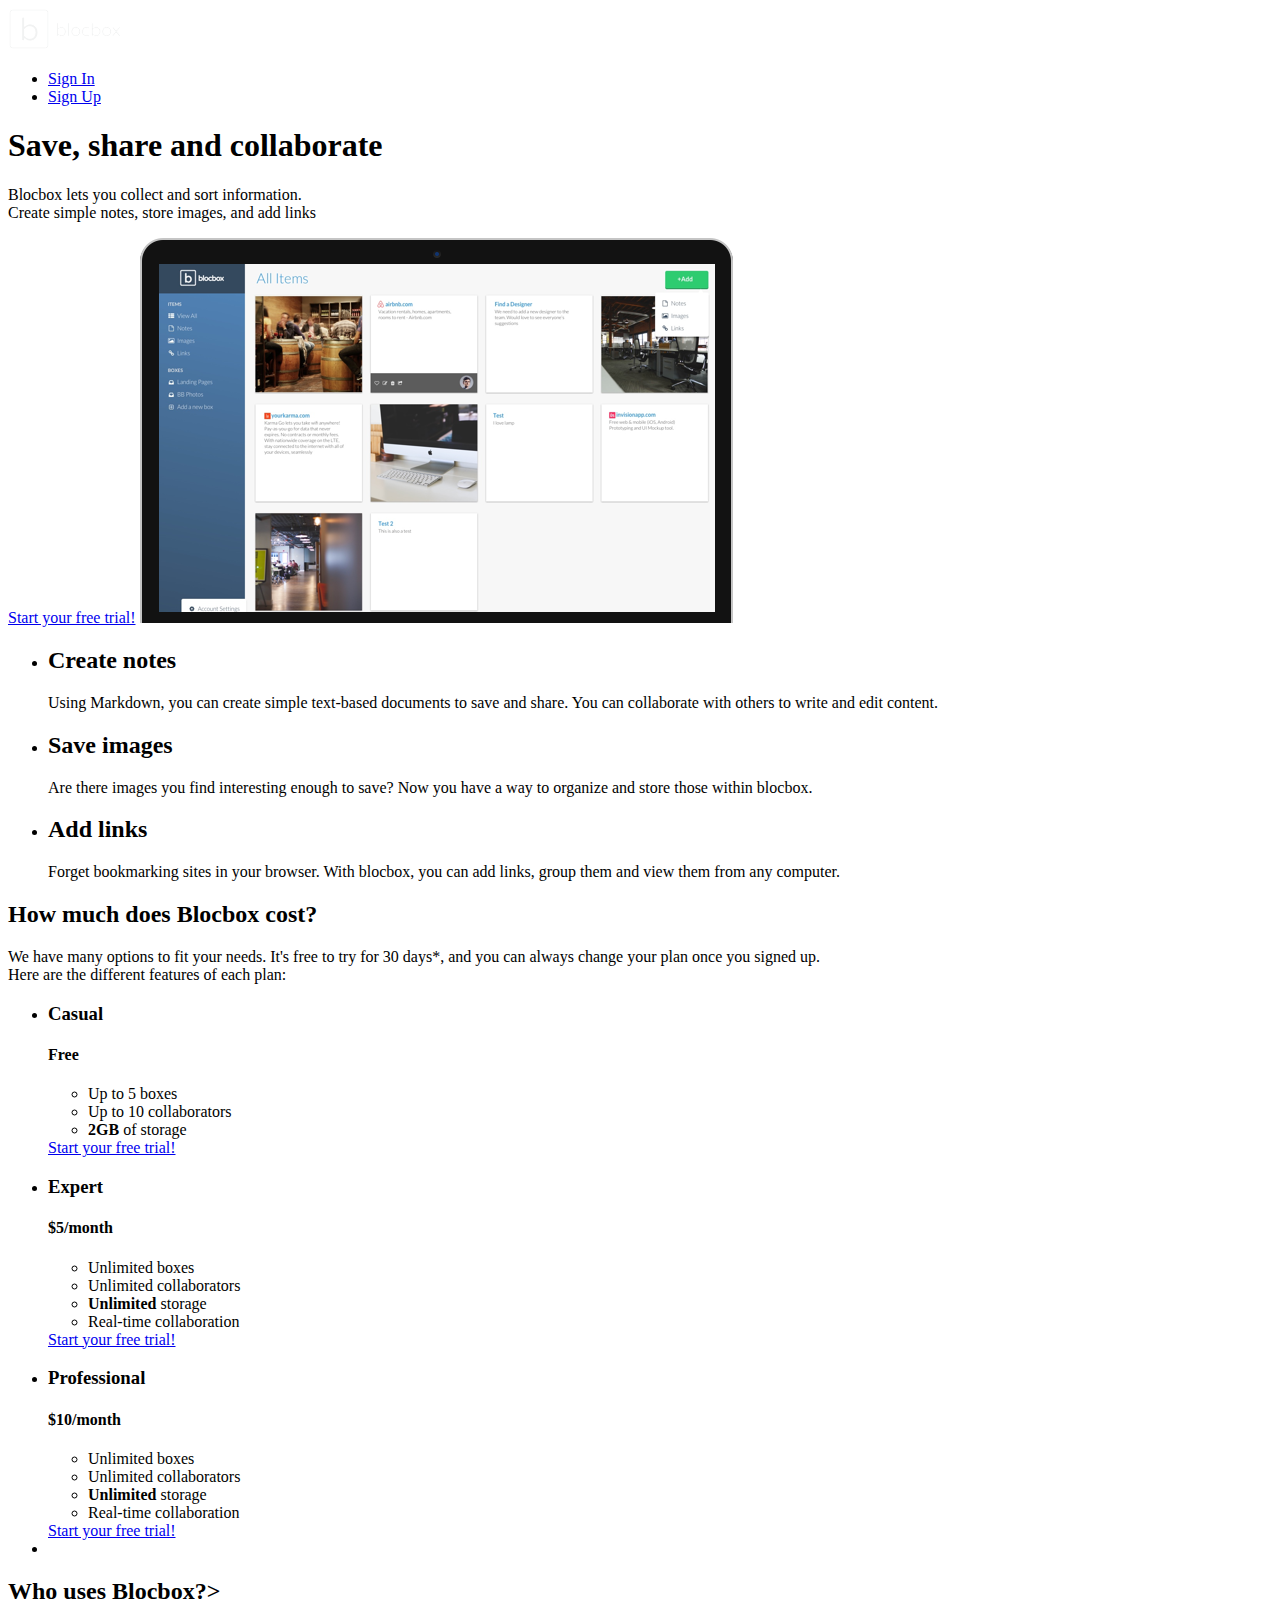
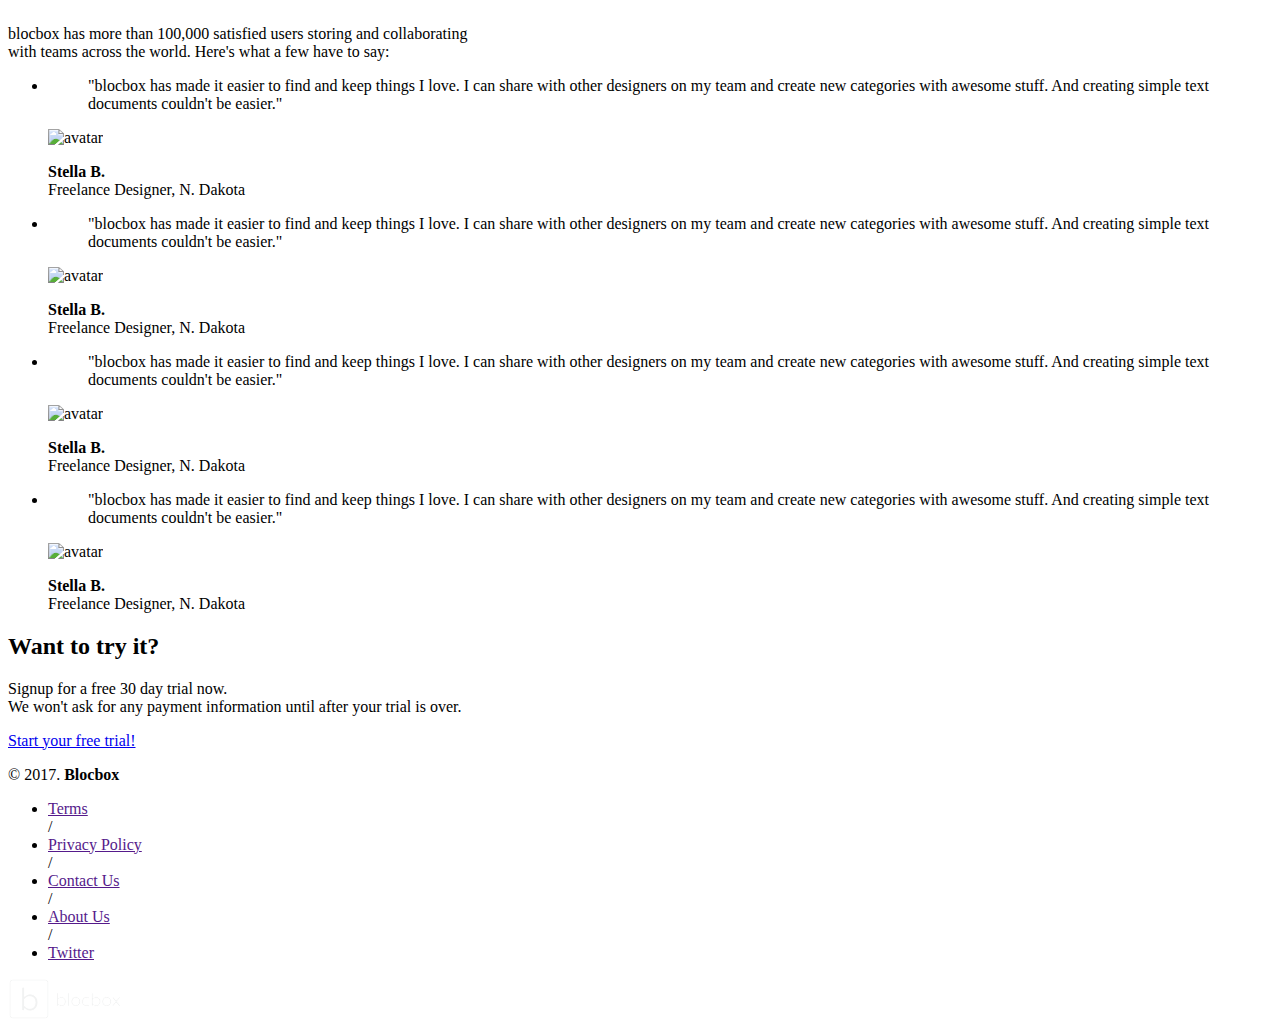
==== index.html @ f7d534fc "Homepage HTML complete" ====
<!DOCTYPE html>
<html lang="en-us">
<head>
  <meta http-equiv="X-UA-Compatible" content="IE=Edge".
  <meta name="viewport" content="width=device-width, initial-scale=1">
  <meta charset="UTF-8">
  <title>Save, Share and Collaborate | Blocbox  </title>
    <!-- Google Fonts -->
    <link href='http://fonts.googleapis.com/css?family=Lato:300,400,700,300italic,400italic,700italic|Varela+Round' rel='stylesheet' type='text/css'>

</head>
<body>
  <header>
      <nav class="container">
        <div class="one-half">
          <a href="index.html" class="site-logo"><img src="images/blocbox logo.png" alt="Blocbox" /></a>
        </div>
        <div class="one-half">
          <ul>
            <li><a href="signin.html">Sign In</a></li>
            <li class="btn-outline"><a href="signup.html"> Sign Up</a></li>
          </ul>
        </div class="container hero">
          <h1> Save, share and collaborate </h1>
          <p> Blocbox lets you collect and sort information.<br/>Create simple notes, store images, and add links</p>
          <a href="signup.html" class="btn">Start your free trial!</a>
          <img src="images/Blocbox macbook.png" alt="Blocbox"/>
        </div>
      </nav>
  </header>
  <main role="main">

    <!-- Benefits -->
    <section class="benefits">
      <ul class="container">
        <li class="one-third">
          <h2> Create notes </h2>
          <p>Using Markdown, you can create simple text-based documents to save and share. You can collaborate with others to write and edit content.</p>
        </li>
        <li class="one-third">
          <h2>Save images</h2>
          <p>Are there images you find interesting enough to save? Now you have a way to organize and store those within blocbox.</p>
        </li>
        <li class="one-third">
          <h2>Add links</h2>
          <p>Forget bookmarking sites in your browser. With blocbox, you can add links, group them and view them from any computer.</p>
        </li>
      </ul>
    </section>

  <!--Pricing-->
    <section class="pricing">
      <div class="container">
        <h2>How much does Blocbox cost?</h2>
        <p>We have many options to fit your needs. It's free to try for 30 days*, and you can always change your plan once you signed up. <br/>Here are the different features of each plan:</p>
      </div>
      <ul class="container">
        <li class="one-third">
          <div class="box">
            <h3>Casual</h3>
            <h4>Free</h4>
            <ul>
              <li>Up to 5 boxes</li>
              <li>Up to 10 collaborators</li>
              <li><strong>2GB</strong> of storage</li>
              </ul>
              <a href="signup.html" class="btn">Start your free trial!</a>
          </div>
        </li>
        <li class="one-third">
          <div class="box middle">
            <h3>Expert</h3>
            <h4><span>$</span>5<span class="month">/month</span></h4>
            <ul>
              <li>Unlimited boxes</li>
              <li>Unlimited collaborators</li>
              <li><strong>Unlimited</strong> storage</li>
              <li>Real-time collaboration</li>
            </ul>
            <a href="signup.html" class="btn">Start your free trial!</a>
          </div>
        </li>
        <li class="one-third">
          <div class="box">
            <h3>Professional</h3>
            <h4><span>$</span>10<span class="month">/month</span></h4>
            <ul>
              <li>Unlimited boxes</li>
              <li>Unlimited collaborators</li>
              <li><strong>Unlimited</strong> storage</li>
              <li>Real-time collaboration</li>
            </ul>
            <a href="signup.html" class="btn">Start your free trial!</a>
          </div>
        <li>
      </ul>
    </section>

  <!--Testimonials-->
  <section class="testimonials">
    <div class="container">
      <h2>Who uses Blocbox?></h2>
        <p>blocbox has more than 100,000 satisfied users storing and collaborating<br/> with teams across the world. Here's what a few have to say:</p>
    </div>
    <ul class="container">
      <li class="one fourth">
        <blockquote>"blocbox has made it easier to find and keep things I love. I can share with other designers on my team and create new categories with awesome stuff. And creating simple text documents couldn't be easier."</blockquote>
        <img src="https://s3.amazonaws.com/uifaces/faces/twitter/jsa/128.jpg" alt="avatar">
        <p class="Name"><strong>Stella B.</strong><br/>Freelance Designer, N. Dakota</p>
      </li>
      <li class="one fourth">
        <blockquote>"blocbox has made it easier to find and keep things I love. I can share with other designers on my team and create new categories with awesome stuff. And creating simple text documents couldn't be easier."</blockquote>
        <img src="https://s3.amazonaws.com/uifaces/faces/twitter/jsa/128.jpg" alt="avatar">
        <p class="Name"><strong>Stella B.</strong><br/>Freelance Designer, N. Dakota</p>
      </li>
      <li class="one fourth">
        <blockquote>"blocbox has made it easier to find and keep things I love. I can share with other designers on my team and create new categories with awesome stuff. And creating simple text documents couldn't be easier."</blockquote>
        <img src="https://s3.amazonaws.com/uifaces/faces/twitter/jsa/128.jpg" alt="avatar">
        <p class="Name"><strong>Stella B.</strong><br/>Freelance Designer, N. Dakota</p>
      </li>
      <li class="one fourth">
        <blockquote>"blocbox has made it easier to find and keep things I love. I can share with other designers on my team and create new categories with awesome stuff. And creating simple text documents couldn't be easier."</blockquote>
        <img src="https://s3.amazonaws.com/uifaces/faces/twitter/jsa/128.jpg" alt="avatar">
        <p class="Name"><strong>Stella B.</strong><br/>Freelance Designer, N. Dakota</p>
      </li>
    </ul>
  </section>

<!--Sign up-->
  <section class="Sign up"
    <div class="container">
      <h2>Want to try it?</h2>
      <p>Signup for a free 30 day trial now.<br>We won't ask for any payment information until after your trial is over.</p>
      <a href="signup.html" class="btn">Start your free trial!</a>
    </div>
  </section>
  </main>

  <!--footer-->
<footer>
    <div class="container footer-nav-block">
        <div class="left-footer-block one-third">
          <p class="copyright-block">&copy; 2017. <strong>Blocbox</strong>
        </div>
      <nav class="link-block middle-footer-block one-third">
        <ul>
          <li><a href="">Terms</a></li> /
          <li><a href="">Privacy Policy</a></li> /
          <li><a href="">Contact Us</a></li> /
          <li><a href="">About Us</a></li> /
          <li><a href="">Twitter</a></li>
        </ul>
      </nav>
      <div class="right-footer-block one-third">
        <img class="logo" src="images/blocbox logo.png" alt="Blocbox" />
      </div>
    </div>
</footer>
</body>
</html>
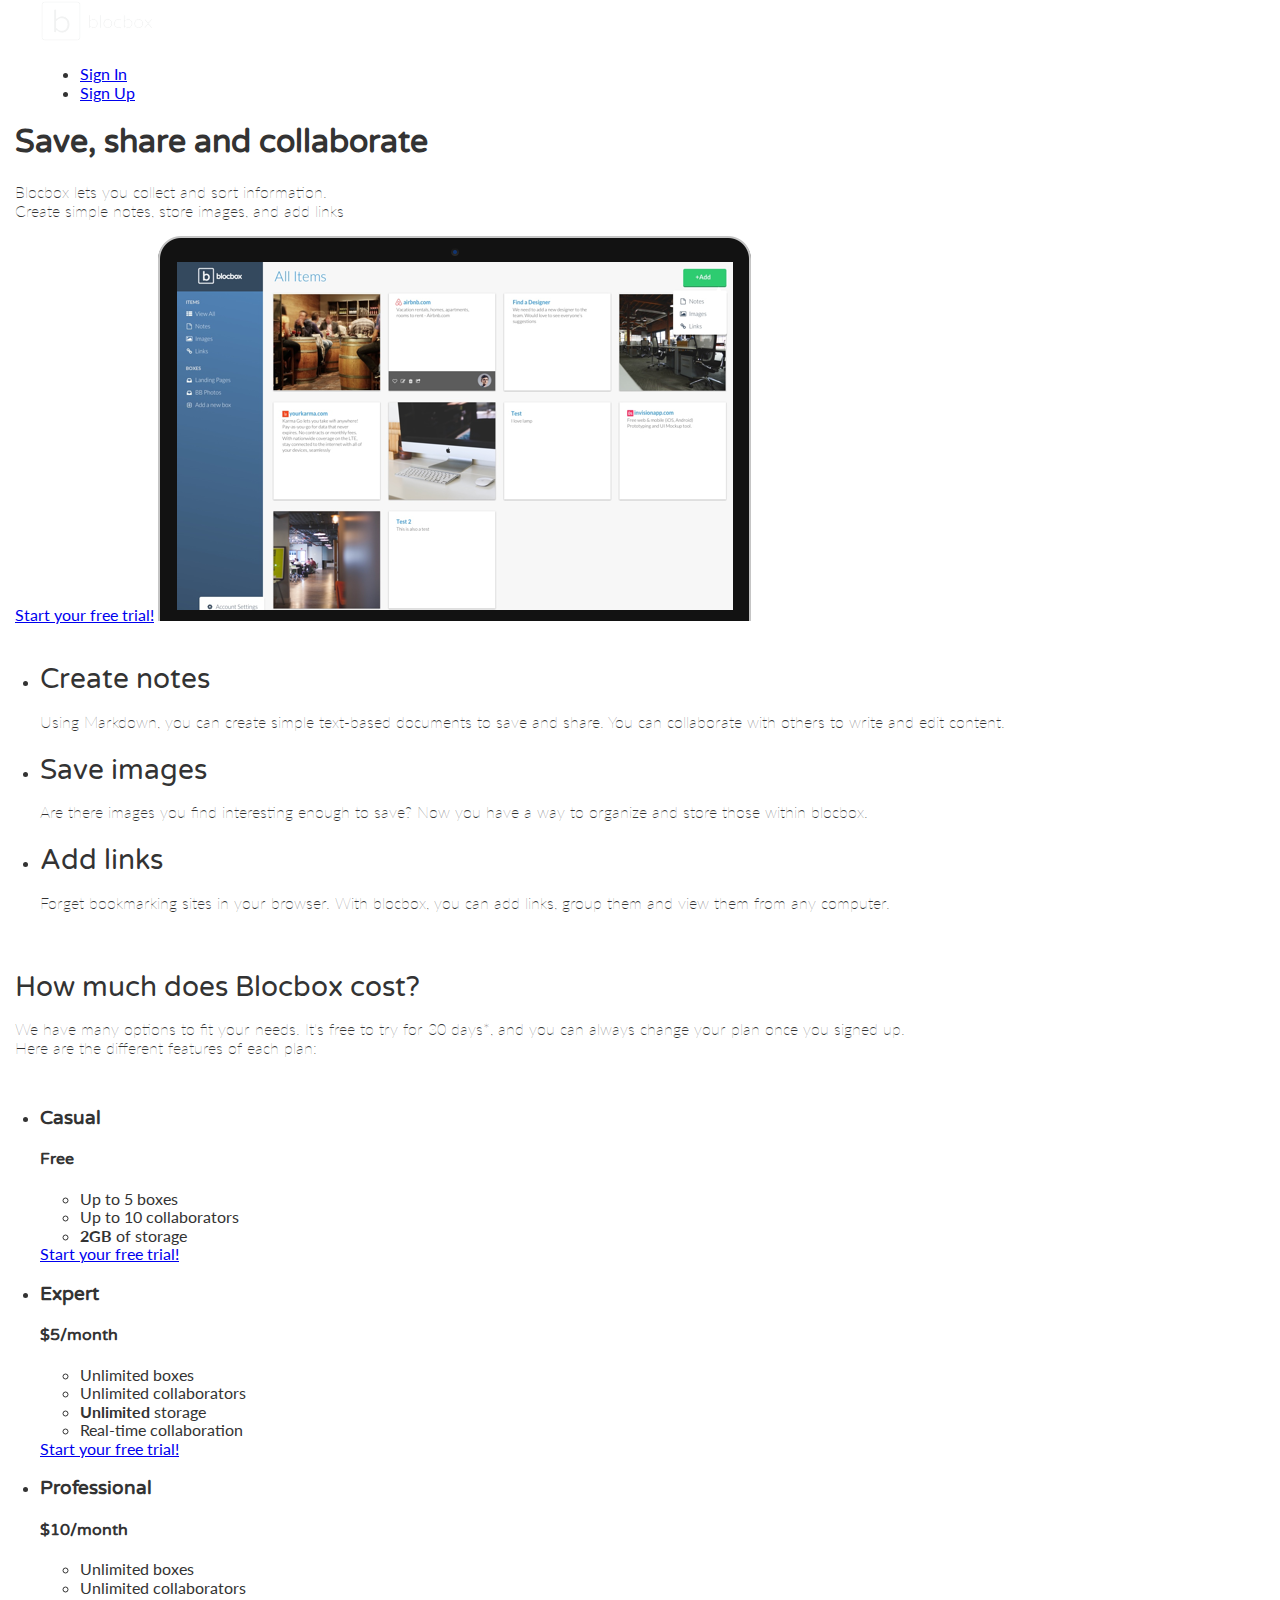
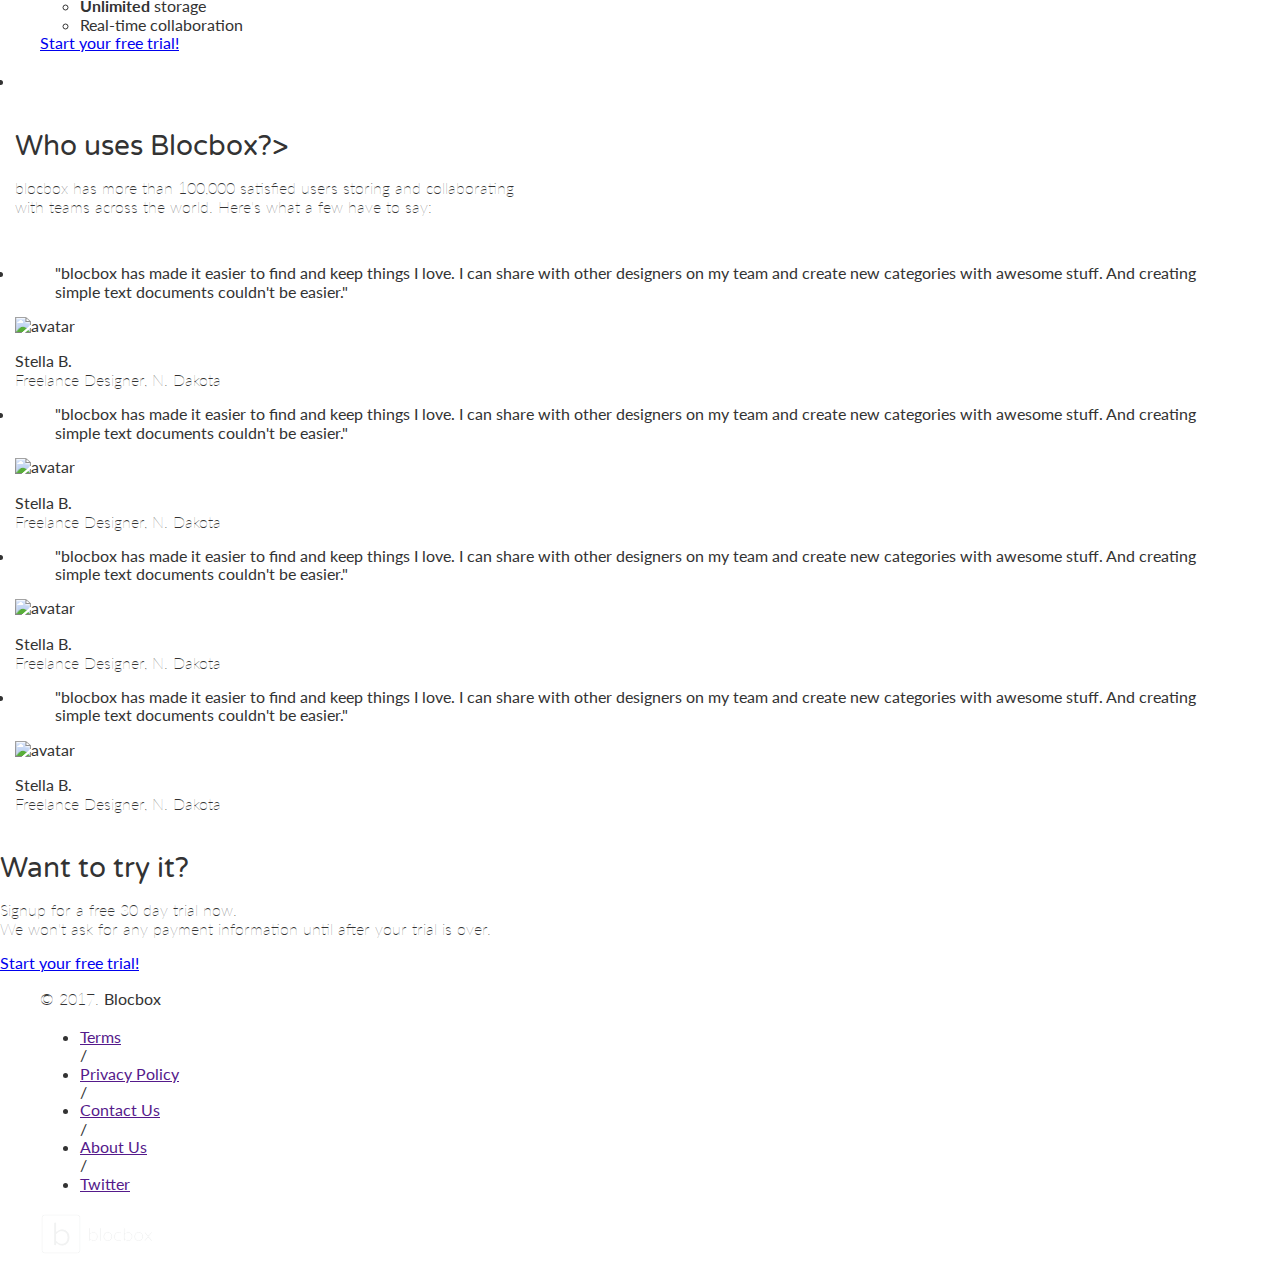
==== commit a9d33671: "Checkpoint 28 completed" ====
--- a/index.html
+++ b/index.html
@@ -5,8 +5,14 @@
   <meta name="viewport" content="width=device-width, initial-scale=1">
   <meta charset="UTF-8">
   <title>Save, Share and Collaborate | Blocbox  </title>
-    <!-- Google Fonts -->
-    <link href='http://fonts.googleapis.com/css?family=Lato:300,400,700,300italic,400italic,700italic|Varela+Round' rel='stylesheet' type='text/css'>
+
+<!-- Google Fonts -->
+<link href='http://fonts.googleapis.com/css?family=Lato:300,400,700,300italic,400italic,700italic|Varela+Round' rel='stylesheet' type='text/css'>
+
+<!-- CSS -->
+  <link rel="stylesheet" href="css/normalize.css">
+  <link rel="stylesheet" href="css/style.css">
+  <link rel="stylesheet" href="css/font-awesome.css">
 
 </head>
 <body>
@@ -127,7 +133,7 @@
   </section>
 
 <!--Sign up-->
-  <section class="Sign up"
+  <section class="Sign_up"
     <div class="container">
       <h2>Want to try it?</h2>
       <p>Signup for a free 30 day trial now.<br>We won't ask for any payment information until after your trial is over.</p>
--- a/css/style.css
+++ b/css/style.css
@@ -0,0 +1,44 @@
+html, body{
+  overflow-x: hidden;
+}
+body {
+  font-family: "Lato", Helvetica, Arial, sans-serif;
+  color:#333333;
+}
+h1, h2, h3, h4, h5, h6 {
+  font-family: "Varela Round", Helvetica, Arial, sans-serif;
+}
+h2 {
+  font-size:28px;
+  font-weight: normal;
+  margin-bottom: 5px;
+}
+p {
+  font-size:16px;
+  line-height: 19px;
+  font-weight: 100;
+}
+/* GRID */
+.container {
+  margin-right: auto;
+  margin-left: auto;
+  padding-left: 15px;
+  padding-right: 15px;
+  position: relative;
+
+}
+.container:before,
+.container:after{
+  content: " ";
+  display: table;
+}
+.container:after {
+  clear: both;
+}
+.one-half, .one-third, .one-fourth {
+  width:96%
+  float:left;
+  position:relative;
+  min-height: 1px;
+  margin:0 2% 20px;
+}
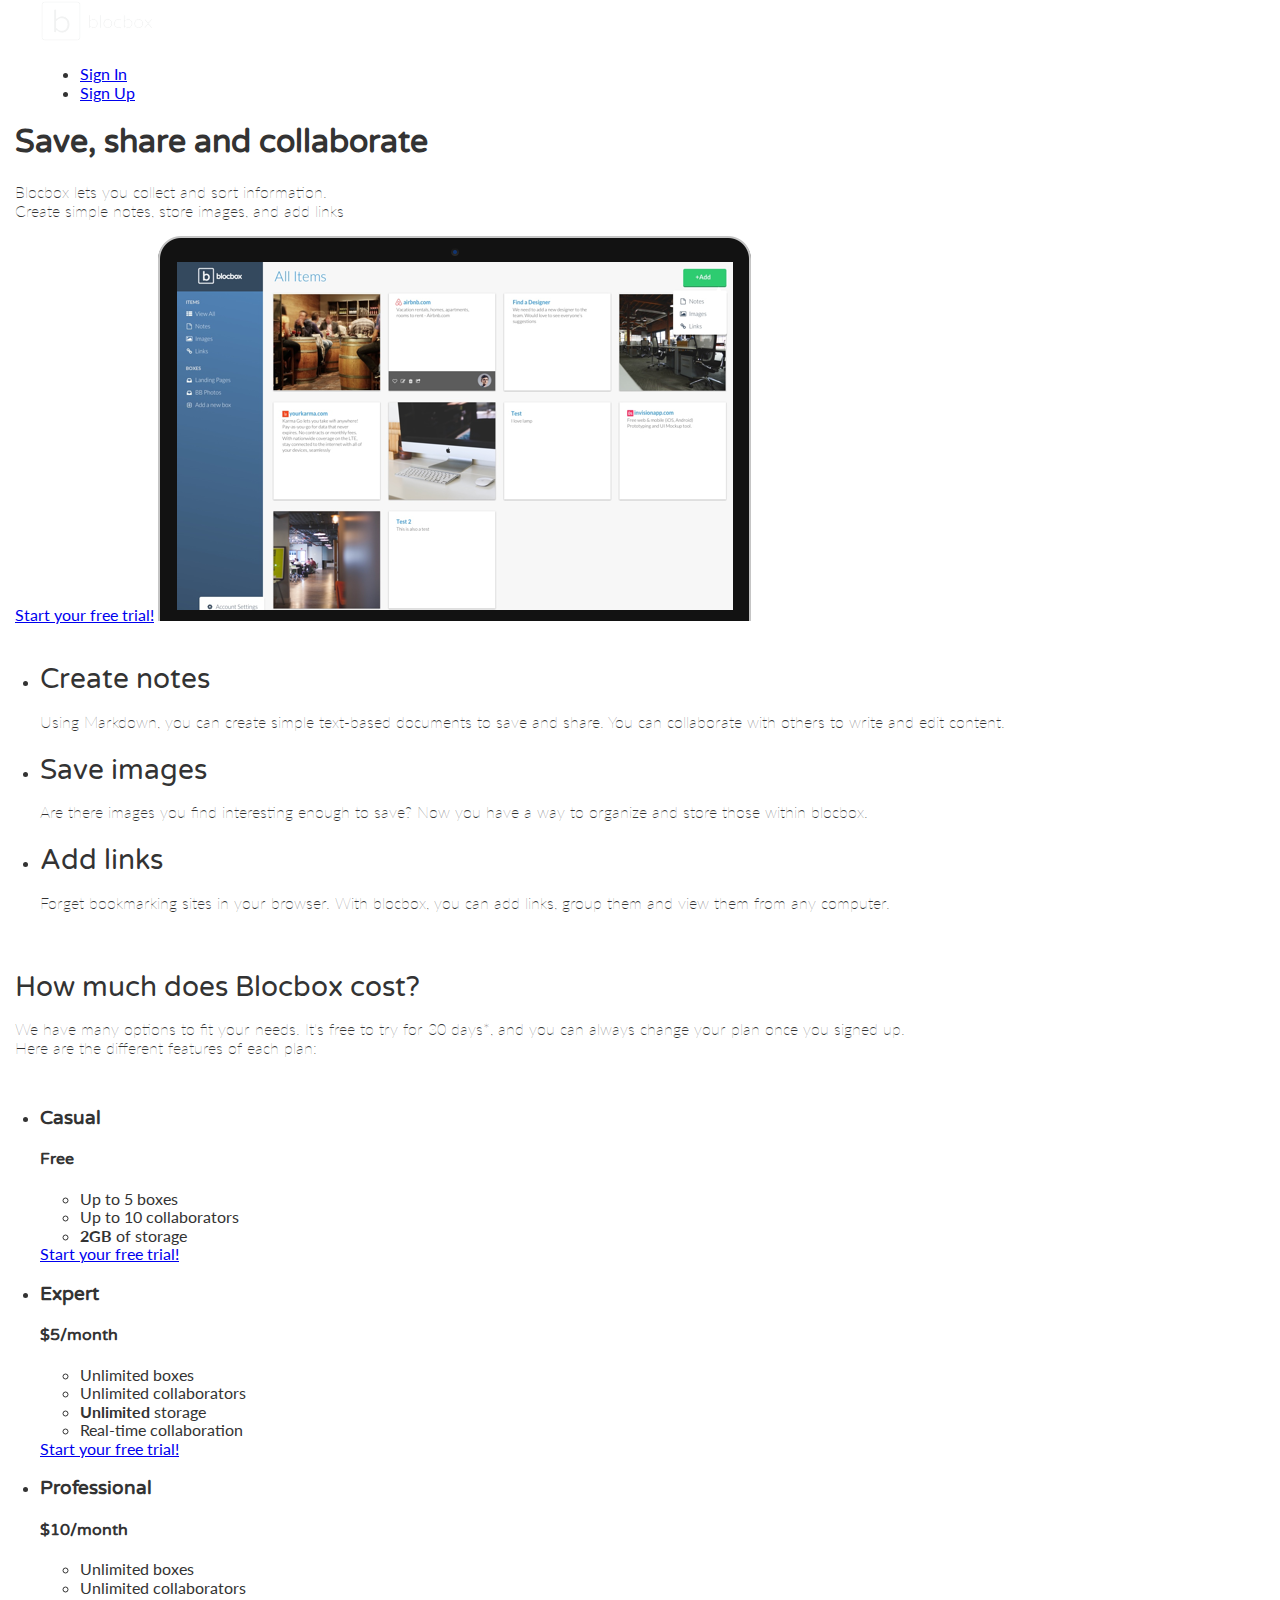
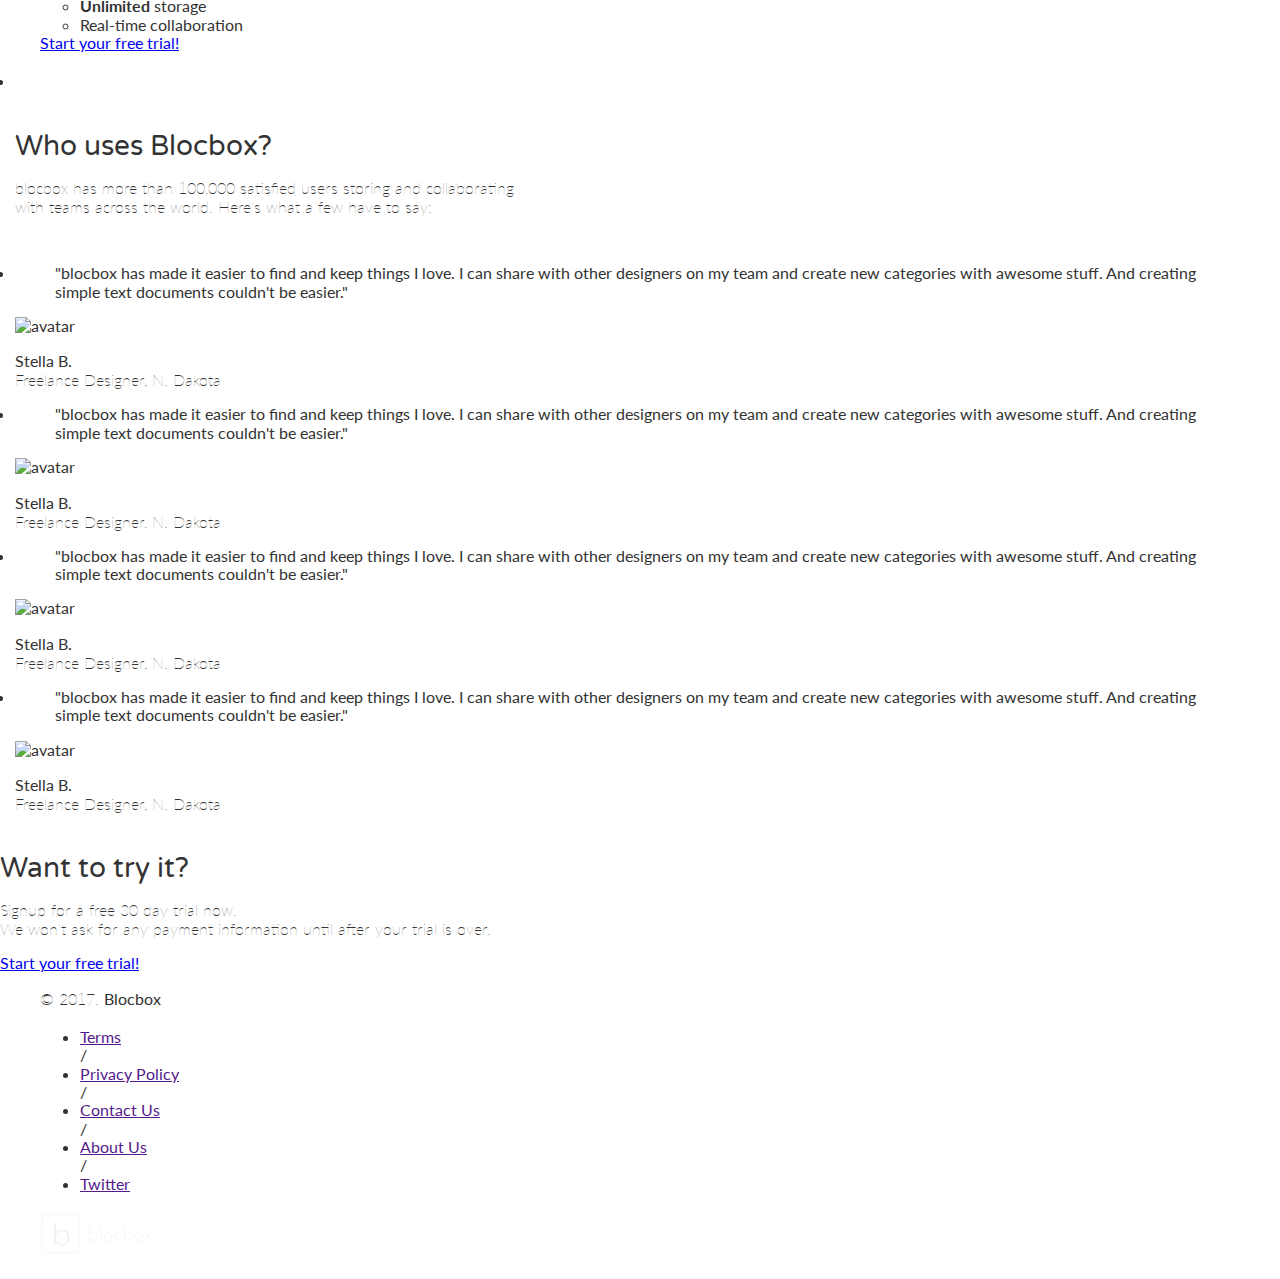
==== commit e31b8cbc: "Homepage CSS completed" ====
--- a/index.html
+++ b/index.html
@@ -13,6 +13,7 @@
   <link rel="stylesheet" href="css/normalize.css">
   <link rel="stylesheet" href="css/style.css">
   <link rel="stylesheet" href="css/font-awesome.css">
+  <link rel="stylesheet" href="css/animate.css">
 
 </head>
 <body>
@@ -27,7 +28,7 @@
             <li class="btn-outline"><a href="signup.html"> Sign Up</a></li>
           </ul>
         </div class="container hero">
-          <h1> Save, share and collaborate </h1>
+          <h1 class="animated fadeIn"> Save, share and collaborate </h1>
           <p> Blocbox lets you collect and sort information.<br/>Create simple notes, store images, and add links</p>
           <a href="signup.html" class="btn">Start your free trial!</a>
           <img src="images/Blocbox macbook.png" alt="Blocbox"/>
@@ -105,7 +106,7 @@
   <!--Testimonials-->
   <section class="testimonials">
     <div class="container">
-      <h2>Who uses Blocbox?></h2>
+      <h2>Who uses Blocbox?</h2>
         <p>blocbox has more than 100,000 satisfied users storing and collaborating<br/> with teams across the world. Here's what a few have to say:</p>
     </div>
     <ul class="container">
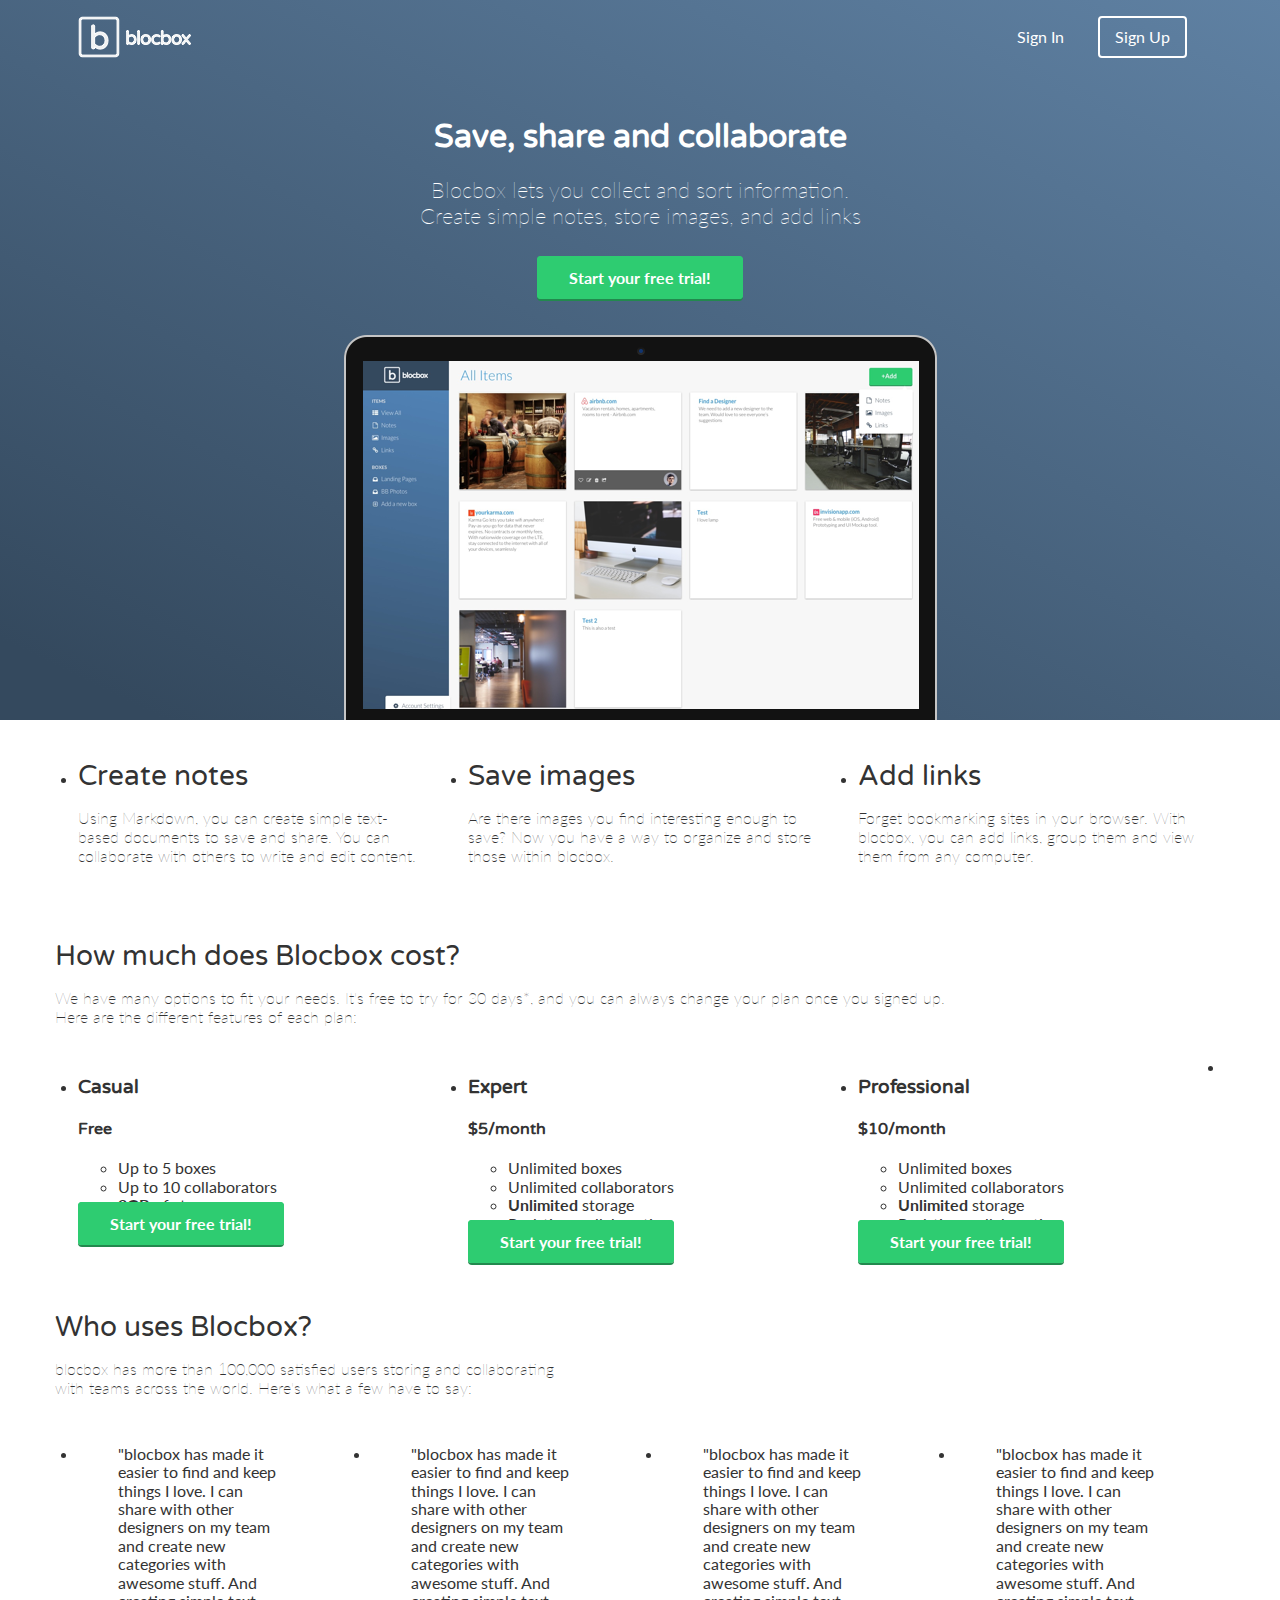
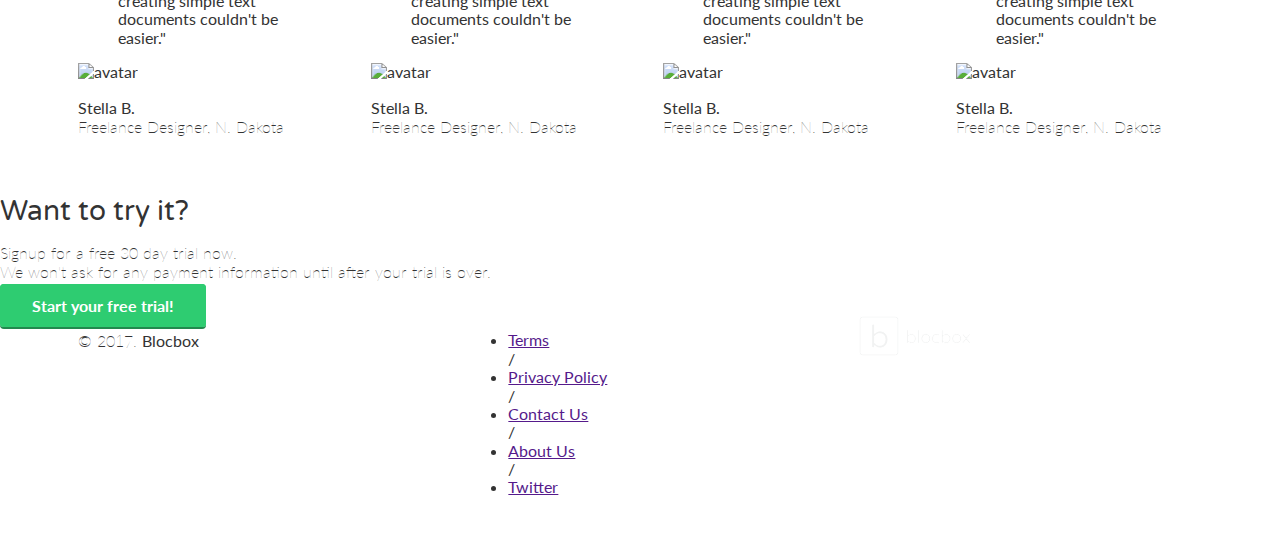
==== commit 74e24c82: "Homepage media queries completed" ====
--- a/index.html
+++ b/index.html
@@ -27,13 +27,14 @@
             <li><a href="signin.html">Sign In</a></li>
             <li class="btn-outline"><a href="signup.html"> Sign Up</a></li>
           </ul>
-        </div class="container hero">
-          <h1 class="animated fadeIn"> Save, share and collaborate </h1>
-          <p> Blocbox lets you collect and sort information.<br/>Create simple notes, store images, and add links</p>
-          <a href="signup.html" class="btn">Start your free trial!</a>
-          <img src="images/Blocbox macbook.png" alt="Blocbox"/>
         </div>
       </nav>
+      <div class="container hero">
+        <h1 class="animated fadeIn"> Save, share and collaborate </h1>
+        <p> Blocbox lets you collect and sort information.<br/>Create simple notes, store images, and add links</p>
+        <a href="signup.html" class="btn">Start your free trial!</a>
+        <img src="images/Blocbox macbook.png" alt="Blocbox"/>
+      </div>
   </header>
   <main role="main">
 
@@ -110,22 +111,22 @@
         <p>blocbox has more than 100,000 satisfied users storing and collaborating<br/> with teams across the world. Here's what a few have to say:</p>
     </div>
     <ul class="container">
-      <li class="one fourth">
+      <li class="one-fourth">
         <blockquote>"blocbox has made it easier to find and keep things I love. I can share with other designers on my team and create new categories with awesome stuff. And creating simple text documents couldn't be easier."</blockquote>
         <img src="https://s3.amazonaws.com/uifaces/faces/twitter/jsa/128.jpg" alt="avatar">
         <p class="Name"><strong>Stella B.</strong><br/>Freelance Designer, N. Dakota</p>
       </li>
-      <li class="one fourth">
+      <li class="one-fourth">
         <blockquote>"blocbox has made it easier to find and keep things I love. I can share with other designers on my team and create new categories with awesome stuff. And creating simple text documents couldn't be easier."</blockquote>
         <img src="https://s3.amazonaws.com/uifaces/faces/twitter/jsa/128.jpg" alt="avatar">
         <p class="Name"><strong>Stella B.</strong><br/>Freelance Designer, N. Dakota</p>
       </li>
-      <li class="one fourth">
+      <li class="one-fourth">
         <blockquote>"blocbox has made it easier to find and keep things I love. I can share with other designers on my team and create new categories with awesome stuff. And creating simple text documents couldn't be easier."</blockquote>
         <img src="https://s3.amazonaws.com/uifaces/faces/twitter/jsa/128.jpg" alt="avatar">
         <p class="Name"><strong>Stella B.</strong><br/>Freelance Designer, N. Dakota</p>
       </li>
-      <li class="one fourth">
+      <li class="one-fourth">
         <blockquote>"blocbox has made it easier to find and keep things I love. I can share with other designers on my team and create new categories with awesome stuff. And creating simple text documents couldn't be easier."</blockquote>
         <img src="https://s3.amazonaws.com/uifaces/faces/twitter/jsa/128.jpg" alt="avatar">
         <p class="Name"><strong>Stella B.</strong><br/>Freelance Designer, N. Dakota</p>
--- a/css/style.css
+++ b/css/style.css
@@ -25,10 +25,9 @@
   padding-left: 15px;
   padding-right: 15px;
   position: relative;
-
 }
 .container:before,
-.container:after{
+.container:after {
   content: " ";
   display: table;
 }
@@ -36,9 +35,109 @@
   clear: both;
 }
 .one-half, .one-third, .one-fourth {
-  width:96%
+  width:96%;
   float:left;
   position:relative;
   min-height: 1px;
   margin:0 2% 20px;
 }
+@media (min-width: 768px) {
+  .container {
+    width: 750px;
+  }
+  .one-half {
+    width:46%;
+  }
+  .hero {
+    width: 750;
+  }
+  .hero img {
+    display: block;
+    margin:2em auto 0;
+  }
+}
+@media (min-width: 992px) {
+  .container {
+    width: 970px;
+  }
+  .one-half {
+    width:46%;
+  }
+  .one-third {
+    width:29.33333%;
+  }
+  .one-fourth {
+    width:21%;
+  }
+}
+@media (min-width: 1200px) {
+  .container{
+    width: 1170px;
+  }
+}
+/* HEADER */
+header {
+  color: #FFFFFF;
+  background: #34495E;
+  background-image: linear-gradient(206deg, #5F81A3 0%, #34495E 94%)
+}
+header nav {
+  padding:1em 0;
+}
+header nav ul {
+  display:inline;
+  text-align: right;
+  float:right;
+  margin:0;
+}
+header nav ul > li {
+  list-style-type: none;
+  display: inline-block;
+  margin: 0 15px
+}
+header nav ul > li.btn-outline {
+  padding:10px 15px;
+  border:2px solid #FFFFFF;
+  border-radius: 4px;
+}
+header nav ul > li.btn-outline:hover {
+  background: #FFFFFF
+}
+header nav ul > li > a {
+  color:#FFFFFF;
+  text-decoration: none;
+}
+header nav ul > li.btn-outline:hover > a {
+  color:#34495E;
+}
+header .hero {
+   text-align: center;
+   display:block;
+   position: relative;
+ }
+ header .container hero h1 {
+   font-size:48px;
+   font-weight: normal;
+   margin:95px 0 0;
+ }
+ header .hero p {
+   font-size: 22px;
+   line-height: 26px;
+   font-weight: 100;
+   margin:10px 0 40px;
+ }
+ header .hero img {
+   display: block;
+   margin:3em auto 0;
+ }
+ /* BUTTONS */
+ .btn {
+   border-radius: 4px;
+   color:#FFFFFF;
+   font-weight: 700;
+   text-decoration: none;
+   padding:10px 30px;
+   background: #2ECC71;
+   border: 2px solid #2ECC71;
+   box-shadow: 0px 2px 0px 0px #22894E;
+ }
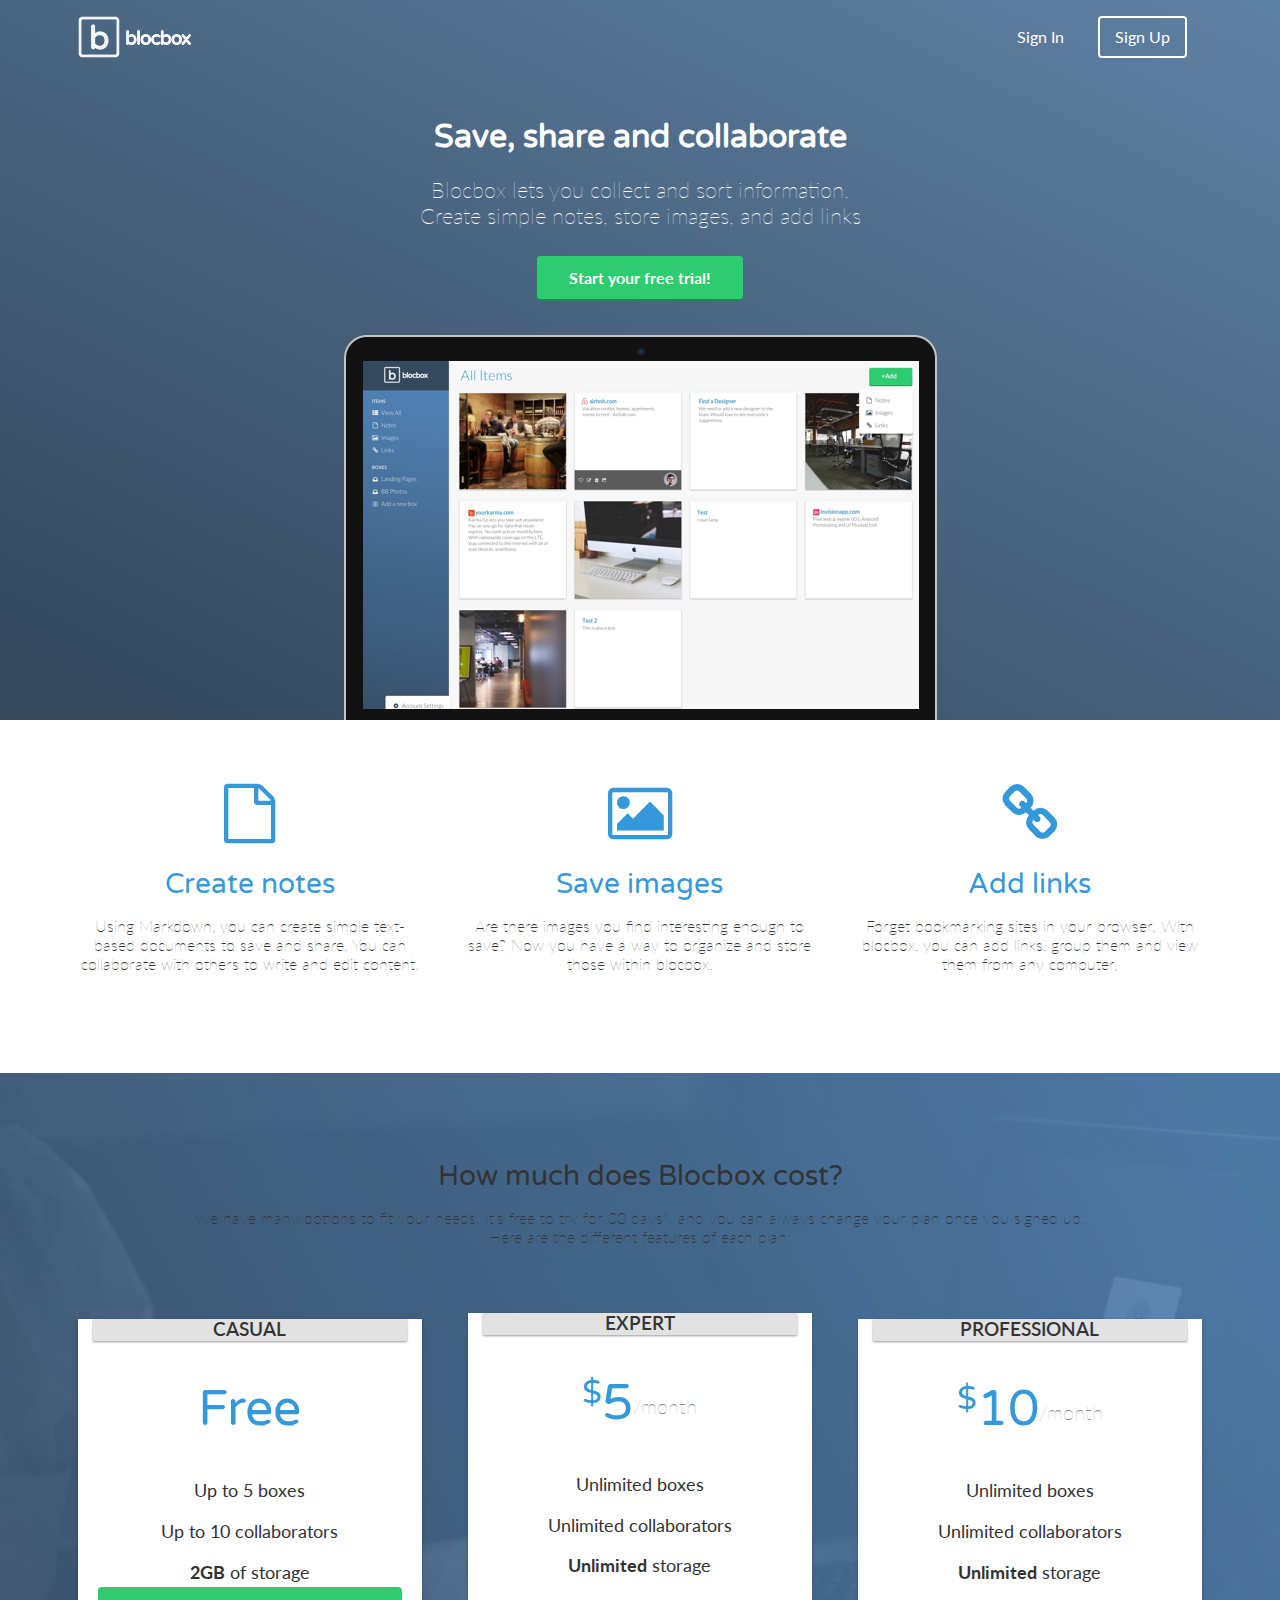
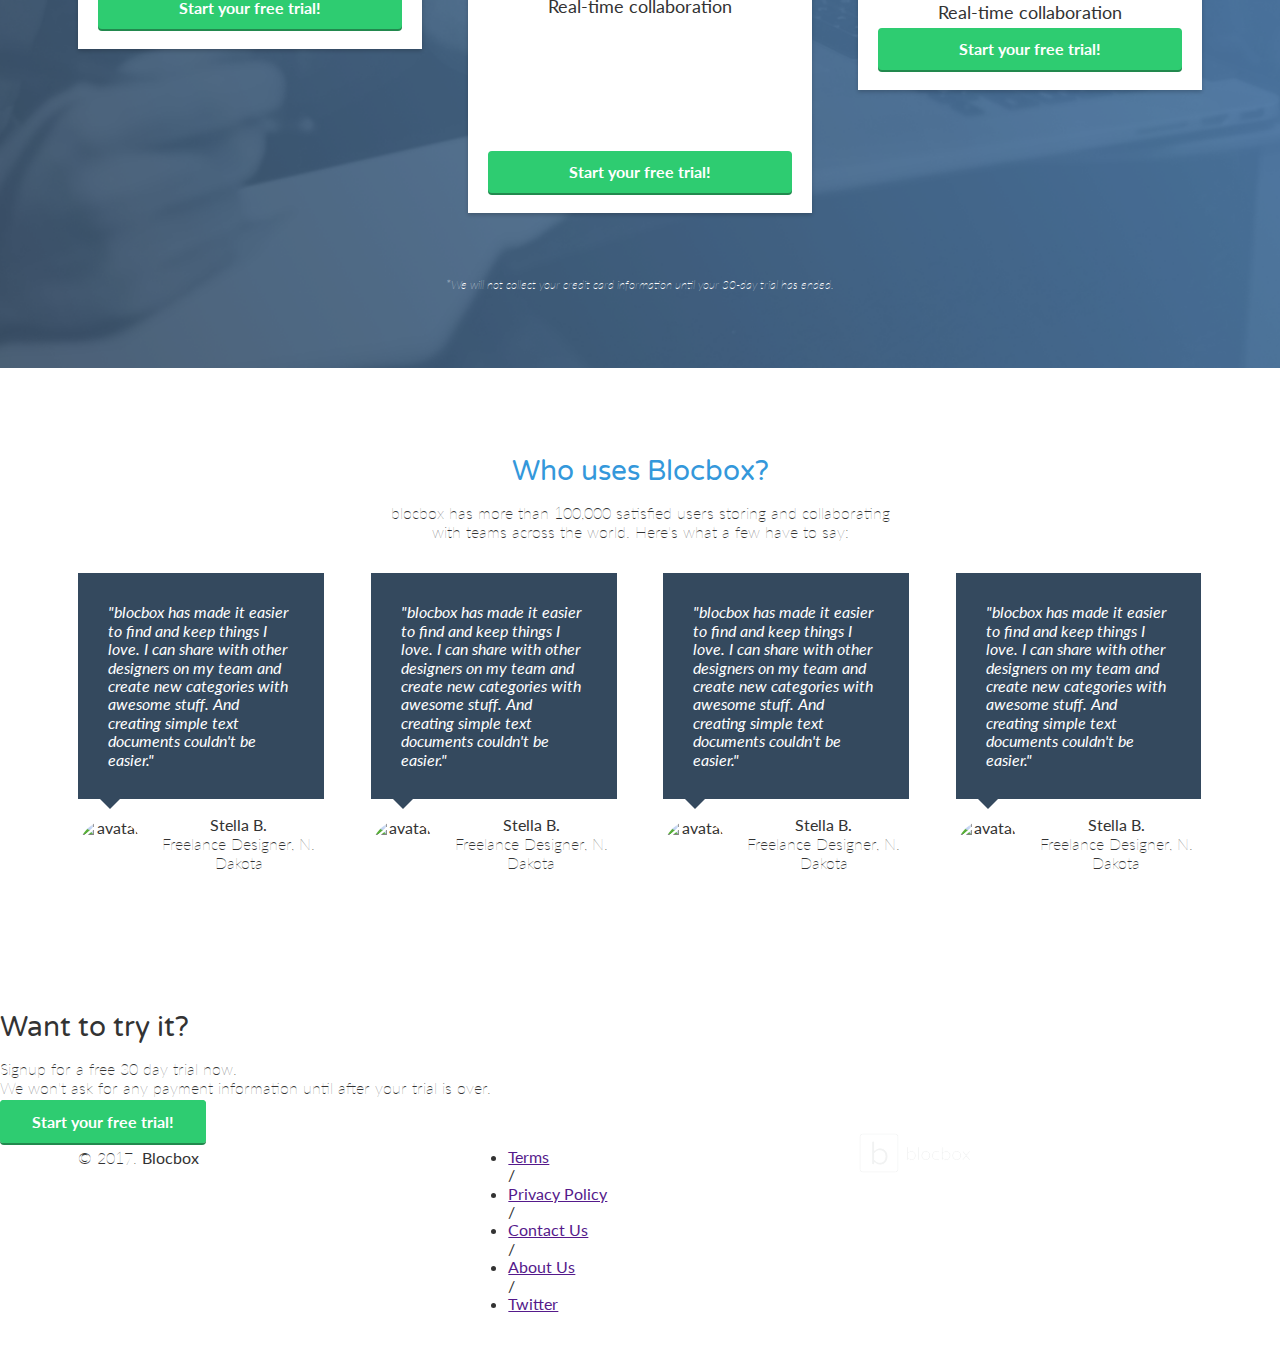
==== commit f35d74fd: "Checkpoint 30 Completed" ====
--- a/index.html
+++ b/index.html
@@ -15,6 +15,7 @@
   <link rel="stylesheet" href="css/font-awesome.css">
   <link rel="stylesheet" href="css/animate.css">
 
+<!--HERO-->
 </head>
 <body>
   <header>
@@ -42,14 +43,17 @@
     <section class="benefits">
       <ul class="container">
         <li class="one-third">
+          <i class="fa fa-file-o"></i>
           <h2> Create notes </h2>
           <p>Using Markdown, you can create simple text-based documents to save and share. You can collaborate with others to write and edit content.</p>
         </li>
         <li class="one-third">
+          <i class="fa fa-picture-o" aria-hidden="true"></i>
           <h2>Save images</h2>
           <p>Are there images you find interesting enough to save? Now you have a way to organize and store those within blocbox.</p>
         </li>
         <li class="one-third">
+          <i class="fa fa-link" aria-hidden="true"></i>
           <h2>Add links</h2>
           <p>Forget bookmarking sites in your browser. With blocbox, you can add links, group them and view them from any computer.</p>
         </li>
@@ -102,6 +106,9 @@
           </div>
         <li>
       </ul>
+      <div class="container">
+        <p class="small">*We will not collect your credit card information until your 30-day trial has ended.</p>
+      </div>
     </section>
 
   <!--Testimonials-->
--- a/css/style.css
+++ b/css/style.css
@@ -141,3 +141,144 @@
    border: 2px solid #2ECC71;
    box-shadow: 0px 2px 0px 0px #22894E;
  }
+
+ /* Benefits */
+ .benefits {
+   text-align: center;
+   display:block;
+   position:relative;
+ }
+ .benefits ul {
+   margin: 0 auto;
+   padding:4em 0;
+ }
+ .benefits ul li {
+   list-style-type: none;
+   display: inline-block;
+ }
+.benefits i {
+  color:#3498DB;
+  font-size:60px;
+  margin:0;
+  vertical-align: middle;
+}
+.benefits h2 {
+  color:#3498DB
+}
+
+/* PRICING */
+.pricing {
+  background: #34495E url("../images/Pricing background.png") top center no-repeat;
+  background: url("../images/Pricing background.png") top center no-repeat, linear-gradient(206deg, #5F81A3 0%, #34495E 94%);
+  background-size:cover;
+  text-align: center;
+  padding:4em 0;
+}
+.pricing ul {
+  margin:0 auto;
+  padding:2em 0;
+}
+.pricing ul li {
+  list-style-type: none;
+}
+.box {
+  padding: 0 15px 15px;
+  background: #FFFFFF;
+  box-shadow: 0px 2px 4px 0px rgba(0,0,0,0.20);
+  position: relative;
+  margin-top: 25px;
+}
+.box.middle {
+  min-height: 485px;
+  margin-top:0px;
+}
+.box h3 {
+  font-family: "Lato", Helvetica, Arial, sans-serif;
+  font-weight: 600;
+  text-transform: uppercase;
+  background: #E2E2E2;
+  box-shadow: 0px 1px 2px 0px rgba(0,0,0,0.40);
+  left:0;
+  right:0;
+  top:0;
+  text-align: center;
+  margin:0 -15 40px
+  padding:10px 0;
+}
+.box h4 {
+  font-size:50px;
+  font-weight: normal;
+  margin:40px 0 10px;
+  color: #3498DB;
+}
+.box h4 span {
+  font-size: 32px;
+  vertical-align: top;
+}
+.box h4 span.month {
+  font-family: "Lato", Helvetica, Arial, sans-serif;
+  font-weight: 100;
+  color: #888888;
+  font-size:20px;
+  vertical-align: middle;
+}
+.box ul li {
+  font-size: 18px;
+  margin-bottom:20px;
+  font-weight: 100px;
+}
+.box .btn {
+  position:absolute;
+  bottom:20px;
+  left:20px;
+  right:20px;
+}
+.small {
+  font-size: 12px;
+  color: #FEFEFE;
+  line-height: 15px;
+  font-style:italic;
+}
+
+/*TESTIMONIALS*/
+.testimonials {
+  padding: 4em 0;
+  text-align: center;
+}
+.testimonials h2 {
+  color:#3498DB;
+}
+.testimonials ul li {
+  list-style-type:none;
+}
+.testimonials blockquote {
+  color: #FFFFFF;
+  text-align: left;
+  font-style: italic;
+  background:#34495E;
+  position: relative;
+  padding:30px;
+  width:auto;
+  margin:0;
+}
+.testimonials blockquote:after {
+   top: 100%;
+   left: 13%;
+   border: solid transparent;
+   content: " ";
+   height: 0;
+   width: 0;
+   position: absolute;
+   pointer-events: none;
+   border-top-color: #34495E;
+   border-width: 10px;
+   margin-left: -10px;
+ }
+ .testimonials img {
+   height: 65px;
+   width: 65px;
+   border-radius: 50%;
+   float: left;
+   display: inline-block;
+   margin: 20px 10px 0 0;
+ }
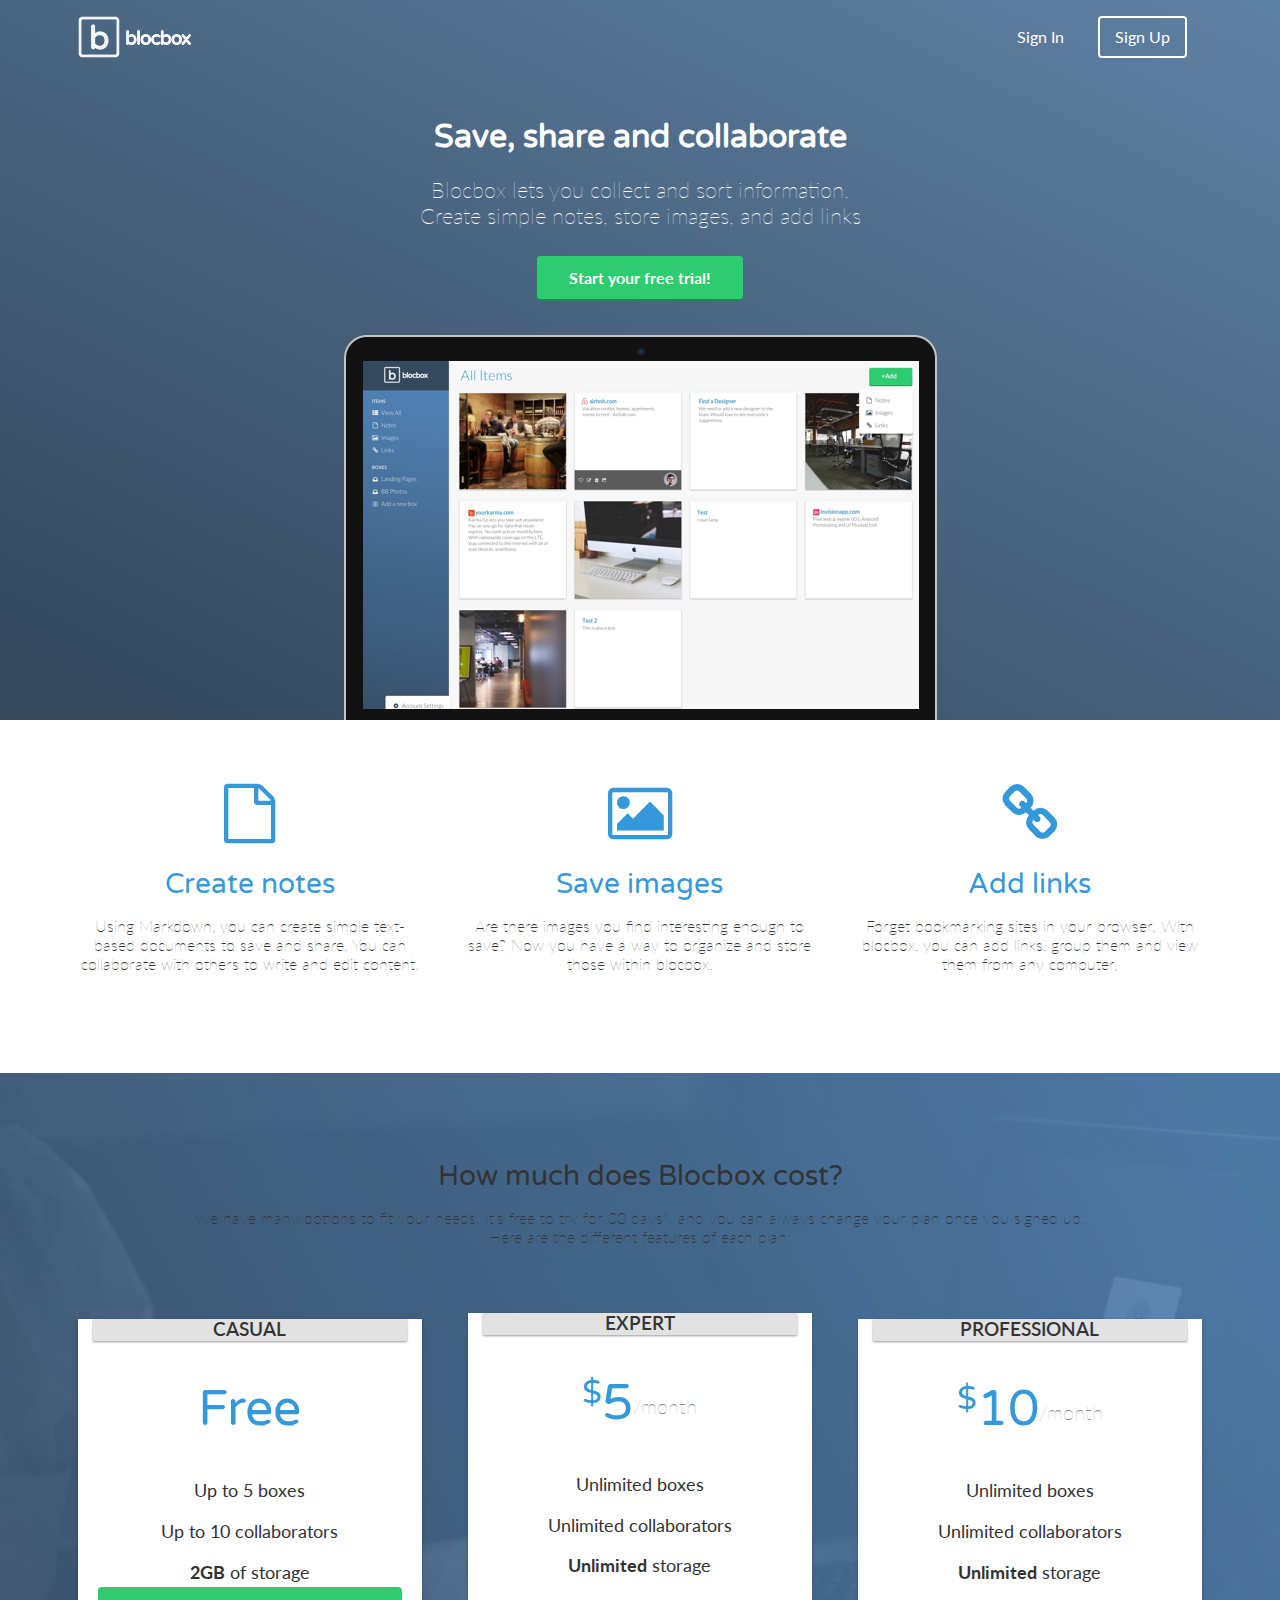
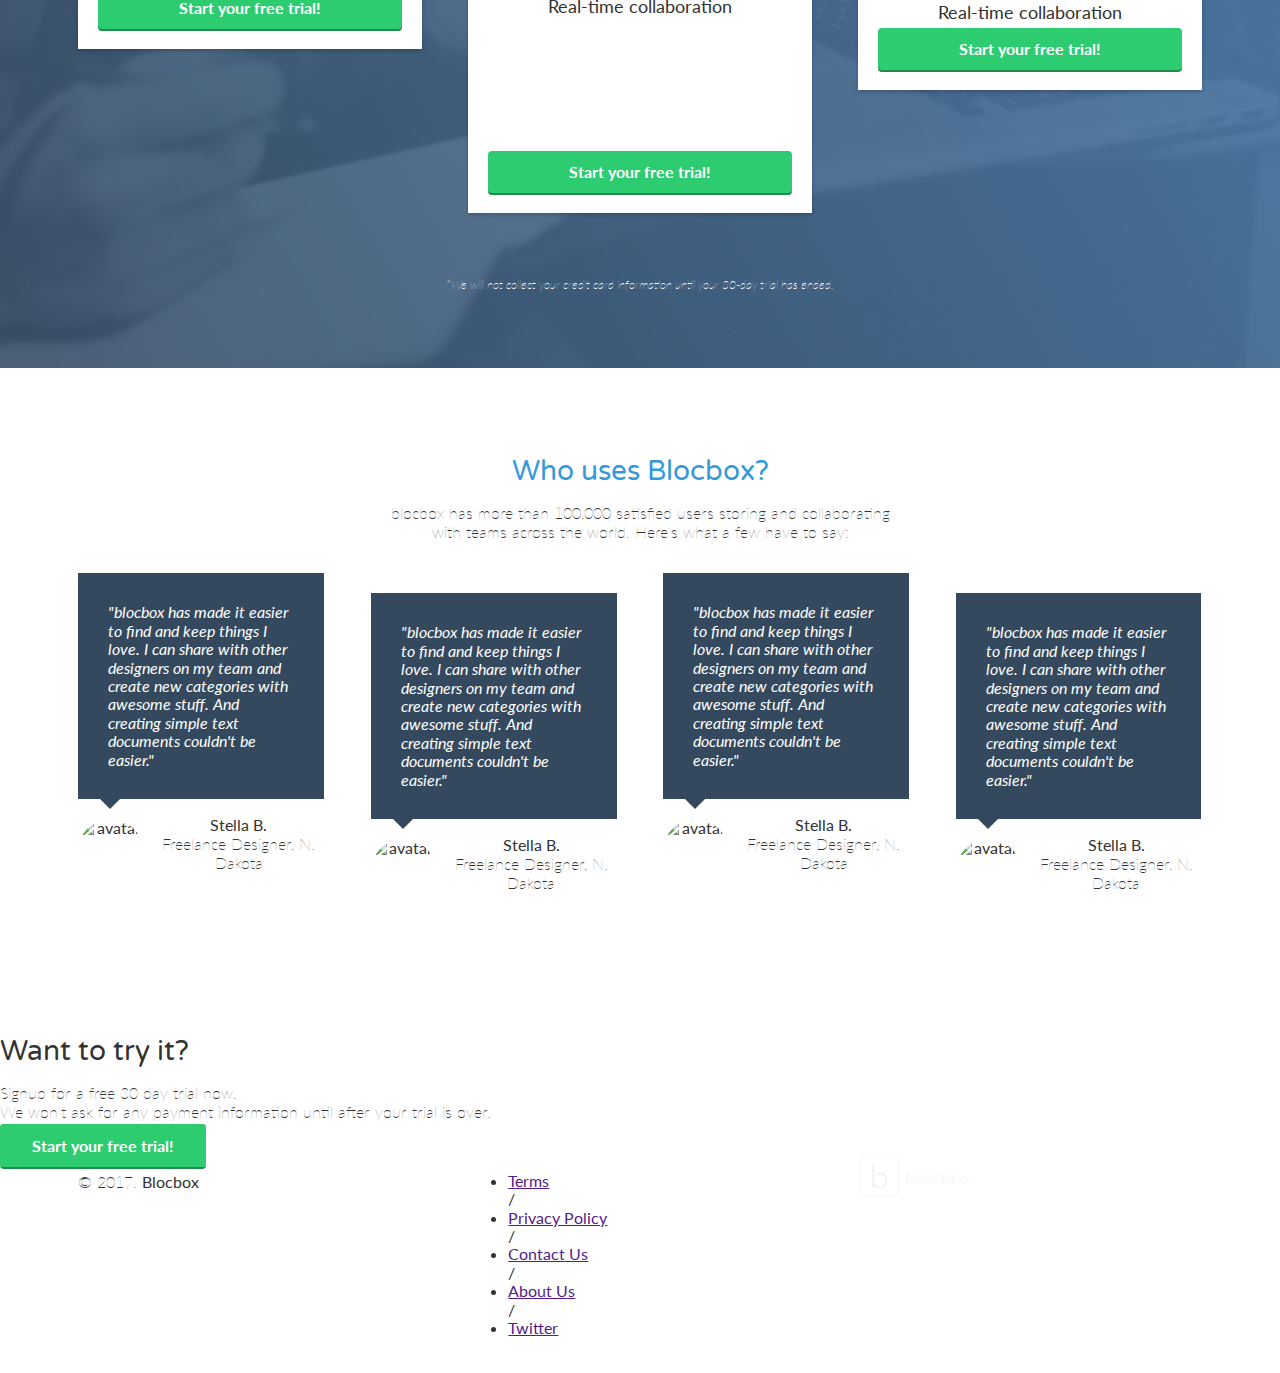
==== commit a6d4f6a3: "Homepage styling completed" ====
--- a/index.html
+++ b/index.html
@@ -119,24 +119,32 @@
     </div>
     <ul class="container">
       <li class="one-fourth">
-        <blockquote>"blocbox has made it easier to find and keep things I love. I can share with other designers on my team and create new categories with awesome stuff. And creating simple text documents couldn't be easier."</blockquote>
-        <img src="https://s3.amazonaws.com/uifaces/faces/twitter/jsa/128.jpg" alt="avatar">
-        <p class="Name"><strong>Stella B.</strong><br/>Freelance Designer, N. Dakota</p>
+        <div class="regular">
+          <blockquote>"blocbox has made it easier to find and keep things I love. I can share with other designers on my team and create new categories with awesome stuff. And creating simple text documents couldn't be easier."</blockquote>
+          <img src="https://s3.amazonaws.com/uifaces/faces/twitter/jsa/128.jpg" alt="avatar">
+          <p class="Name"><strong>Stella B.</strong><br/>Freelance Designer, N. Dakota</p>
+        </div>
       </li>
       <li class="one-fourth">
-        <blockquote>"blocbox has made it easier to find and keep things I love. I can share with other designers on my team and create new categories with awesome stuff. And creating simple text documents couldn't be easier."</blockquote>
-        <img src="https://s3.amazonaws.com/uifaces/faces/twitter/jsa/128.jpg" alt="avatar">
-        <p class="Name"><strong>Stella B.</strong><br/>Freelance Designer, N. Dakota</p>
+        <div class="staggered">
+          <blockquote>"blocbox has made it easier to find and keep things I love. I can share with other designers on my team and create new categories with awesome stuff. And creating simple text documents couldn't be easier."</blockquote>
+          <img src="https://s3.amazonaws.com/uifaces/faces/twitter/jsa/128.jpg" alt="avatar">
+          <p class="Name"><strong>Stella B.</strong><br/>Freelance Designer, N. Dakota</p>
+        </div>
       </li>
       <li class="one-fourth">
-        <blockquote>"blocbox has made it easier to find and keep things I love. I can share with other designers on my team and create new categories with awesome stuff. And creating simple text documents couldn't be easier."</blockquote>
-        <img src="https://s3.amazonaws.com/uifaces/faces/twitter/jsa/128.jpg" alt="avatar">
-        <p class="Name"><strong>Stella B.</strong><br/>Freelance Designer, N. Dakota</p>
+        <div class="regular">
+          <blockquote>"blocbox has made it easier to find and keep things I love. I can share with other designers on my team and create new categories with awesome stuff. And creating simple text documents couldn't be easier."</blockquote>
+          <img src="https://s3.amazonaws.com/uifaces/faces/twitter/jsa/128.jpg" alt="avatar">
+          <p class="Name"><strong>Stella B.</strong><br/>Freelance Designer, N. Dakota</p>
+        </div>
       </li>
       <li class="one-fourth">
-        <blockquote>"blocbox has made it easier to find and keep things I love. I can share with other designers on my team and create new categories with awesome stuff. And creating simple text documents couldn't be easier."</blockquote>
-        <img src="https://s3.amazonaws.com/uifaces/faces/twitter/jsa/128.jpg" alt="avatar">
-        <p class="Name"><strong>Stella B.</strong><br/>Freelance Designer, N. Dakota</p>
+        <div class="staggered">
+          <blockquote>"blocbox has made it easier to find and keep things I love. I can share with other designers on my team and create new categories with awesome stuff. And creating simple text documents couldn't be easier."</blockquote>
+          <img src="https://s3.amazonaws.com/uifaces/faces/twitter/jsa/128.jpg" alt="avatar">
+          <p class="Name"><strong>Stella B.</strong><br/>Freelance Designer, N. Dakota</p>
+        </div>
       </li>
     </ul>
   </section>
--- a/css/style.css
+++ b/css/style.css
@@ -282,3 +282,9 @@
    display: inline-block;
    margin: 20px 10px 0 0;
  }
+ .testimonials div.staggered {
+   margin: 20px 0;
+ }
+ .testimonials div.regular {
+   margin: 0;
+ }
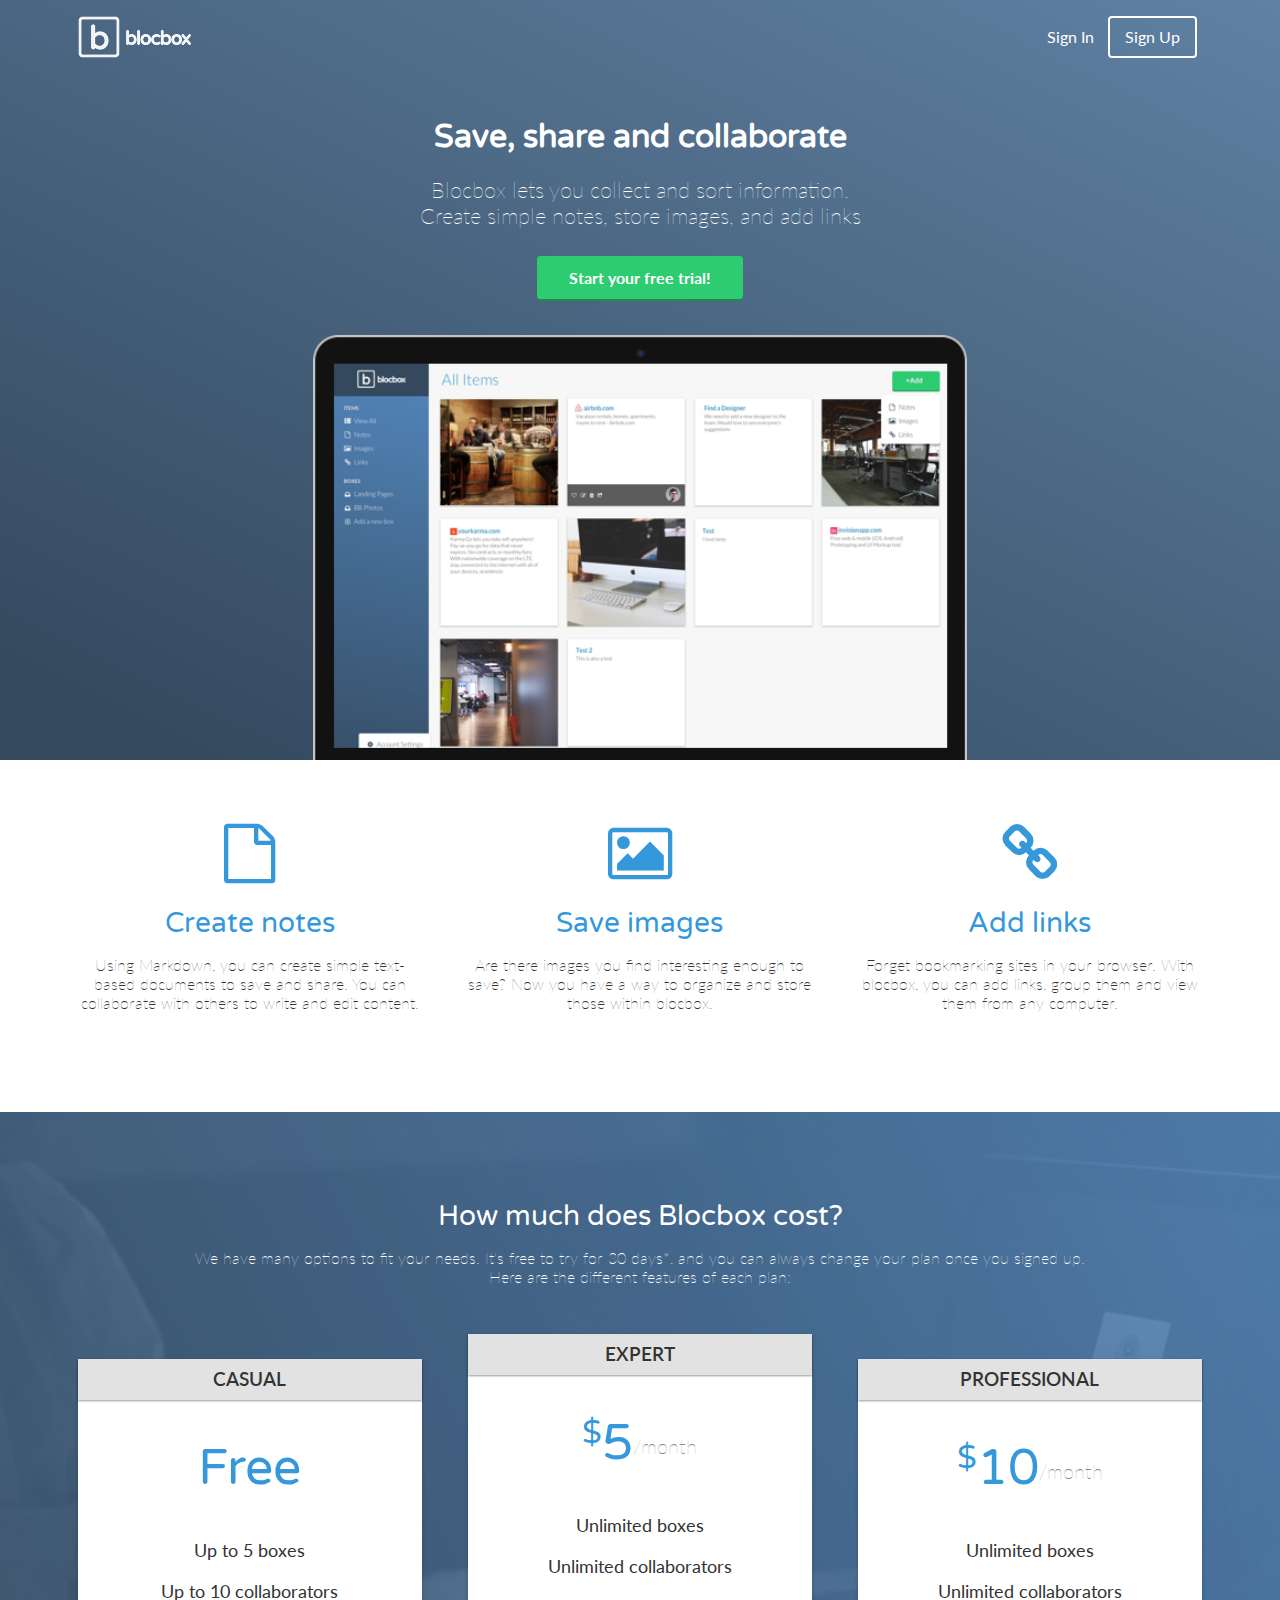
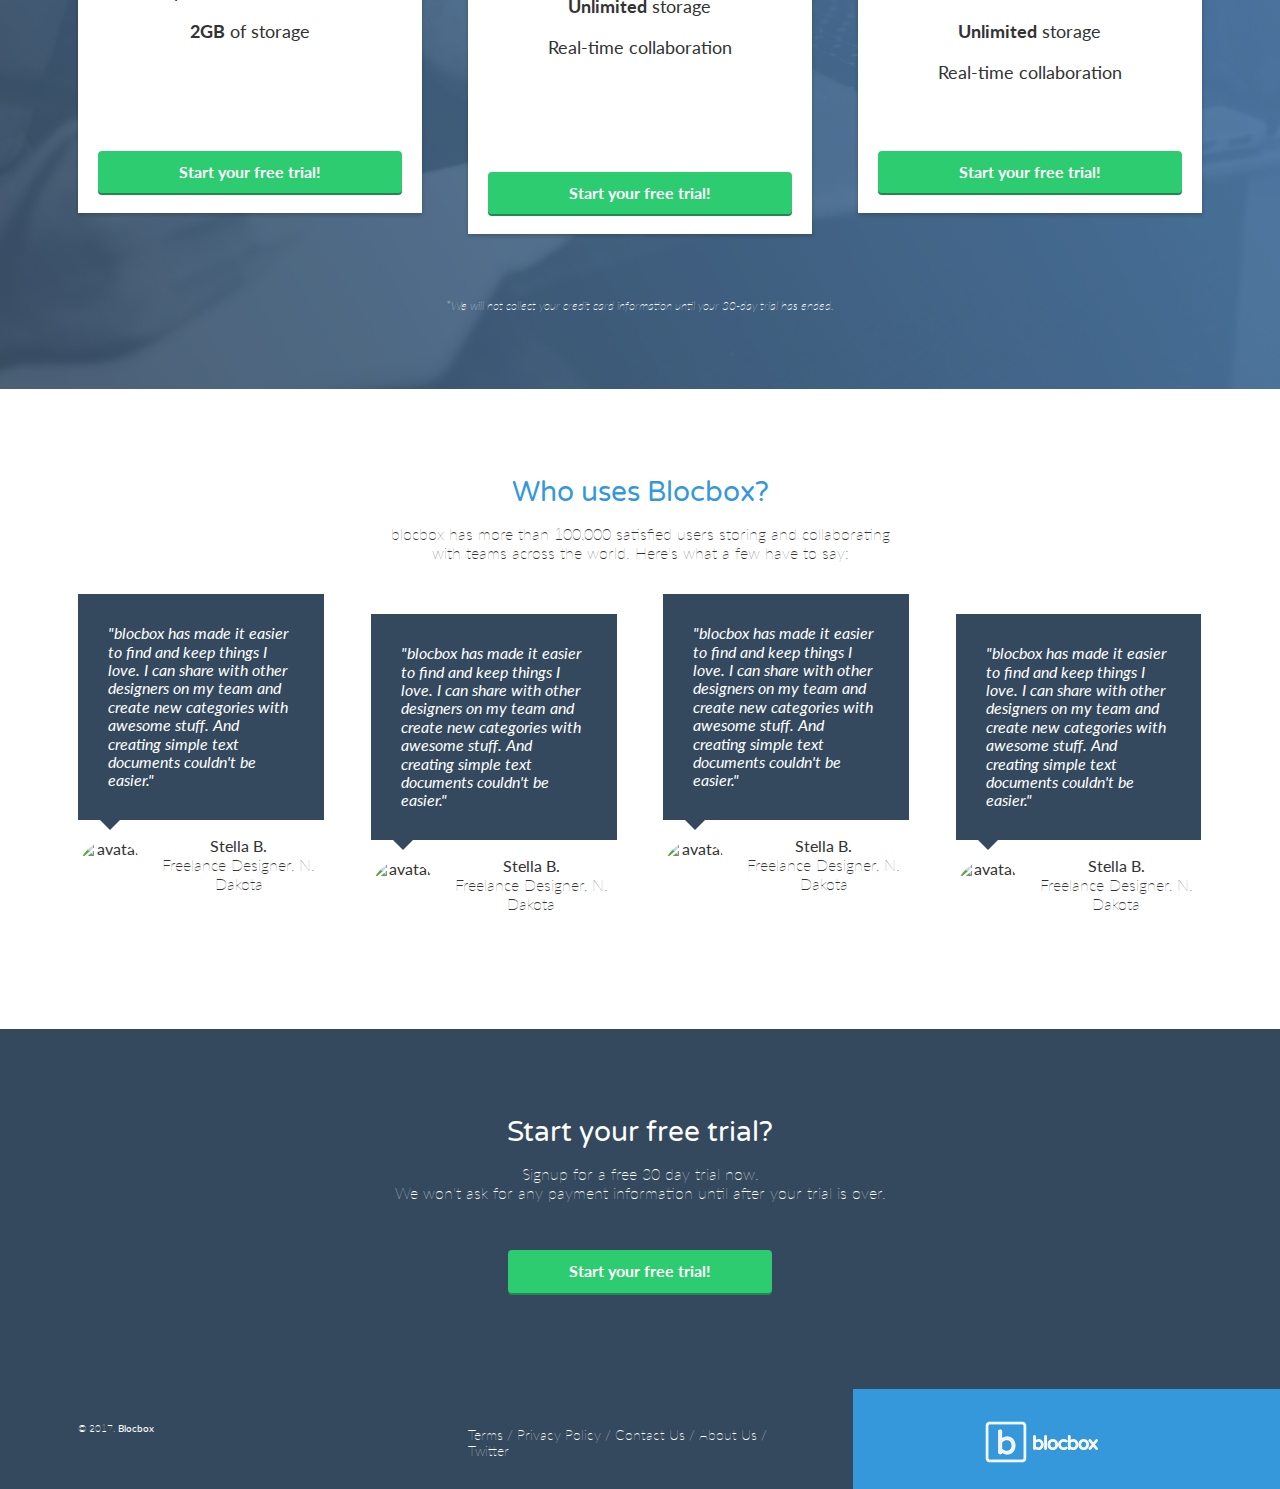
==== commit 0f53a96e: "Homepage styling 2 responsive" ====
--- a/index.html
+++ b/index.html
@@ -149,10 +149,10 @@
     </ul>
   </section>
 
-<!--Sign up-->
-  <section class="Sign_up"
+<!--trial-->
+  <section class="trial">
     <div class="container">
-      <h2>Want to try it?</h2>
+      <h2>Start your free trial?</h2>
       <p>Signup for a free 30 day trial now.<br>We won't ask for any payment information until after your trial is over.</p>
       <a href="signup.html" class="btn">Start your free trial!</a>
     </div>
--- a/css/style.css
+++ b/css/style.css
@@ -34,7 +34,14 @@
 .container:after {
   clear: both;
 }
-.one-half, .one-third, .one-fourth {
+.one-half {
+   width:46%;
+   float:left;
+   position:relative;
+   min-height: 1px;
+   margin:0 2% 20px;
+}
+.one-third, .one-fourth {
   width:96%;
   float:left;
   position:relative;
@@ -55,6 +62,9 @@
     display: block;
     margin:2em auto 0;
   }
+  .testimonials div.staggered {
+    margin-top: 0;
+  }
 }
 @media (min-width: 992px) {
   .container {
@@ -68,6 +78,9 @@
   }
   .one-fourth {
     width:21%;
+  }
+  .testimonials div.staggered {
+    margin-top: 0;
   }
 }
 @media (min-width: 1200px) {
@@ -89,11 +102,13 @@
   text-align: right;
   float:right;
   margin:0;
+  -webkit-margin-before: 0 !important;
+  -webkit-padding-start: 0 !important;
 }
 header nav ul > li {
   list-style-type: none;
   display: inline-block;
-  margin: 0 15px
+  margin: 0 5px
 }
 header nav ul > li.btn-outline {
   padding:10px 15px;
@@ -127,9 +142,12 @@
    margin:10px 0 40px;
  }
  header .hero img {
-   display: block;
-   margin:3em auto 0;
- }
+    display: block;
+    margin:3em auto 0;
+    width: 88%;
+    max-width: 654px;
+    height: auto;
+  }
  /* BUTTONS */
  .btn {
    border-radius: 4px;
@@ -174,6 +192,12 @@
   text-align: center;
   padding:4em 0;
 }
+.pricing h2 {
+  color: #FFFFFF;
+}
+.pricing p {
+  color: #FFFFFF
+}
 .pricing ul {
   margin:0 auto;
   padding:2em 0;
@@ -182,9 +206,10 @@
   list-style-type: none;
 }
 .box {
-  padding: 0 15px 15px;
+  padding:0 15px 15px;
   background: #FFFFFF;
   box-shadow: 0px 2px 4px 0px rgba(0,0,0,0.20);
+  min-height: 439px;
   position: relative;
   margin-top: 25px;
 }
@@ -202,7 +227,7 @@
   right:0;
   top:0;
   text-align: center;
-  margin:0 -15 40px
+  margin:0 -15px 40px;
   padding:10px 0;
 }
 .box h4 {
@@ -282,9 +307,96 @@
    display: inline-block;
    margin: 20px 10px 0 0;
  }
+ .testimonials p.name {
+  float: left;
+  display: inline-block;
+  text-align: left;
+  font-size:13px;
+  margin-top: 30px;
+}
  .testimonials div.staggered {
-   margin: 20px 0;
- }
- .testimonials div.regular {
-   margin: 0;
- }
+   margin-top: 20px;
+ }
+
+ /*Sign up*/
+ .trial {
+   padding: 4em 0 6em;
+   text-align: center;
+   background: #34495E;
+   background-image: linear-gradient(206deg, #5F81A3 0%, #34495E 94%)
+   color: #FFFFFF
+ }
+ .trial h2 {
+   color: #FFFFFF;
+   position: relative;
+ }
+ .trial p {
+   color: #FFFFFF;
+   position: relative;
+ }
+ .trial .btn {
+   display:block;
+   align-items: flex-end;
+   margin:3em auto 0;
+   width: 200px;
+ }
+
+
+ /* FOOTER */
+ footer {
+   background-color: #34495E;
+   background-image: linear-gradient(to top,
+      #3498DB 0%, #3498DB 50%, #34495E 50%, #34495E 100%);
+   color: #FFFFFF;
+   height: 150px;
+   position: relative;
+   overflow: hidden;
+   z-index: 0;
+ }
+ footer p, footer nav ul {
+   font-size:14px;
+   font-weight:100;
+   text-align: center;
+   margin: 10px auto 0;
+ }
+ footer nav ul li {
+   list-style-type: none;
+   display: inline;
+ }
+ footer nav ul li a {
+   color:#FFFFFF;
+   text-decoration: none;
+ }
+ footer .left-footer-block.one-third p {
+  font-size: 10px;
+}
+footer .left-footer-block.one-third,
+footer .link-block.middle-footer-block.one-third {
+  margin-bottom: 0;
+}
+ footer .right-footer-block {
+   background-color: transparent;
+ }
+ footer .logo{
+   padding: 2.35em 0;
+   margin: 0 auto;
+   display: block;
+ }
+ @media (min-width: 992px){
+  footer{
+    background-color: #3498DB;
+    background-image: linear-gradient(to left,
+       #3498DB 0%, #3498DB 33.33337%, #34495E 33.33337%, #34495E 100%);
+    height: 100px;
+  }
+  footer p, footer nav ul{
+    padding: 2em 0;
+    text-align: left;
+  }
+  footer .right-footer-block {
+    background-color: #3498DB;
+  }
+  footer .logo{
+    padding: 2em 0 2em 1.5em;
+  }
+}
